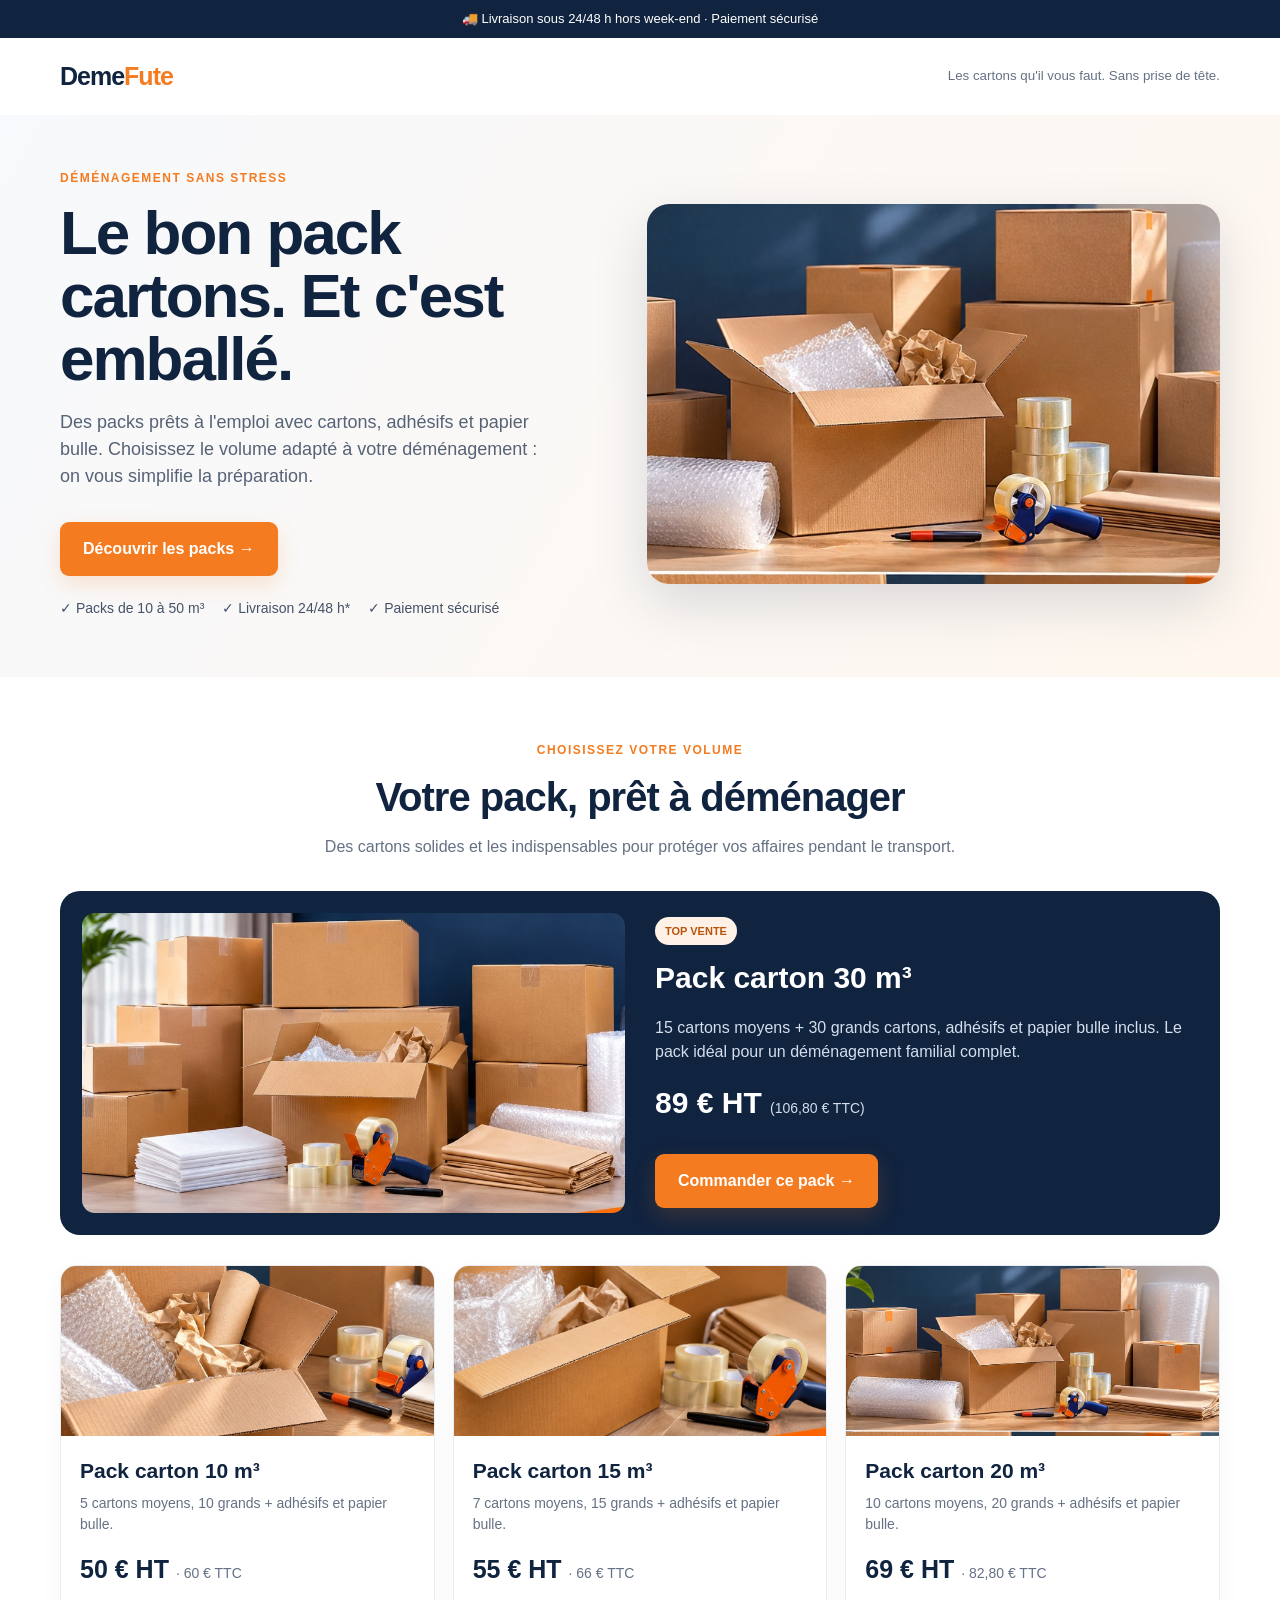
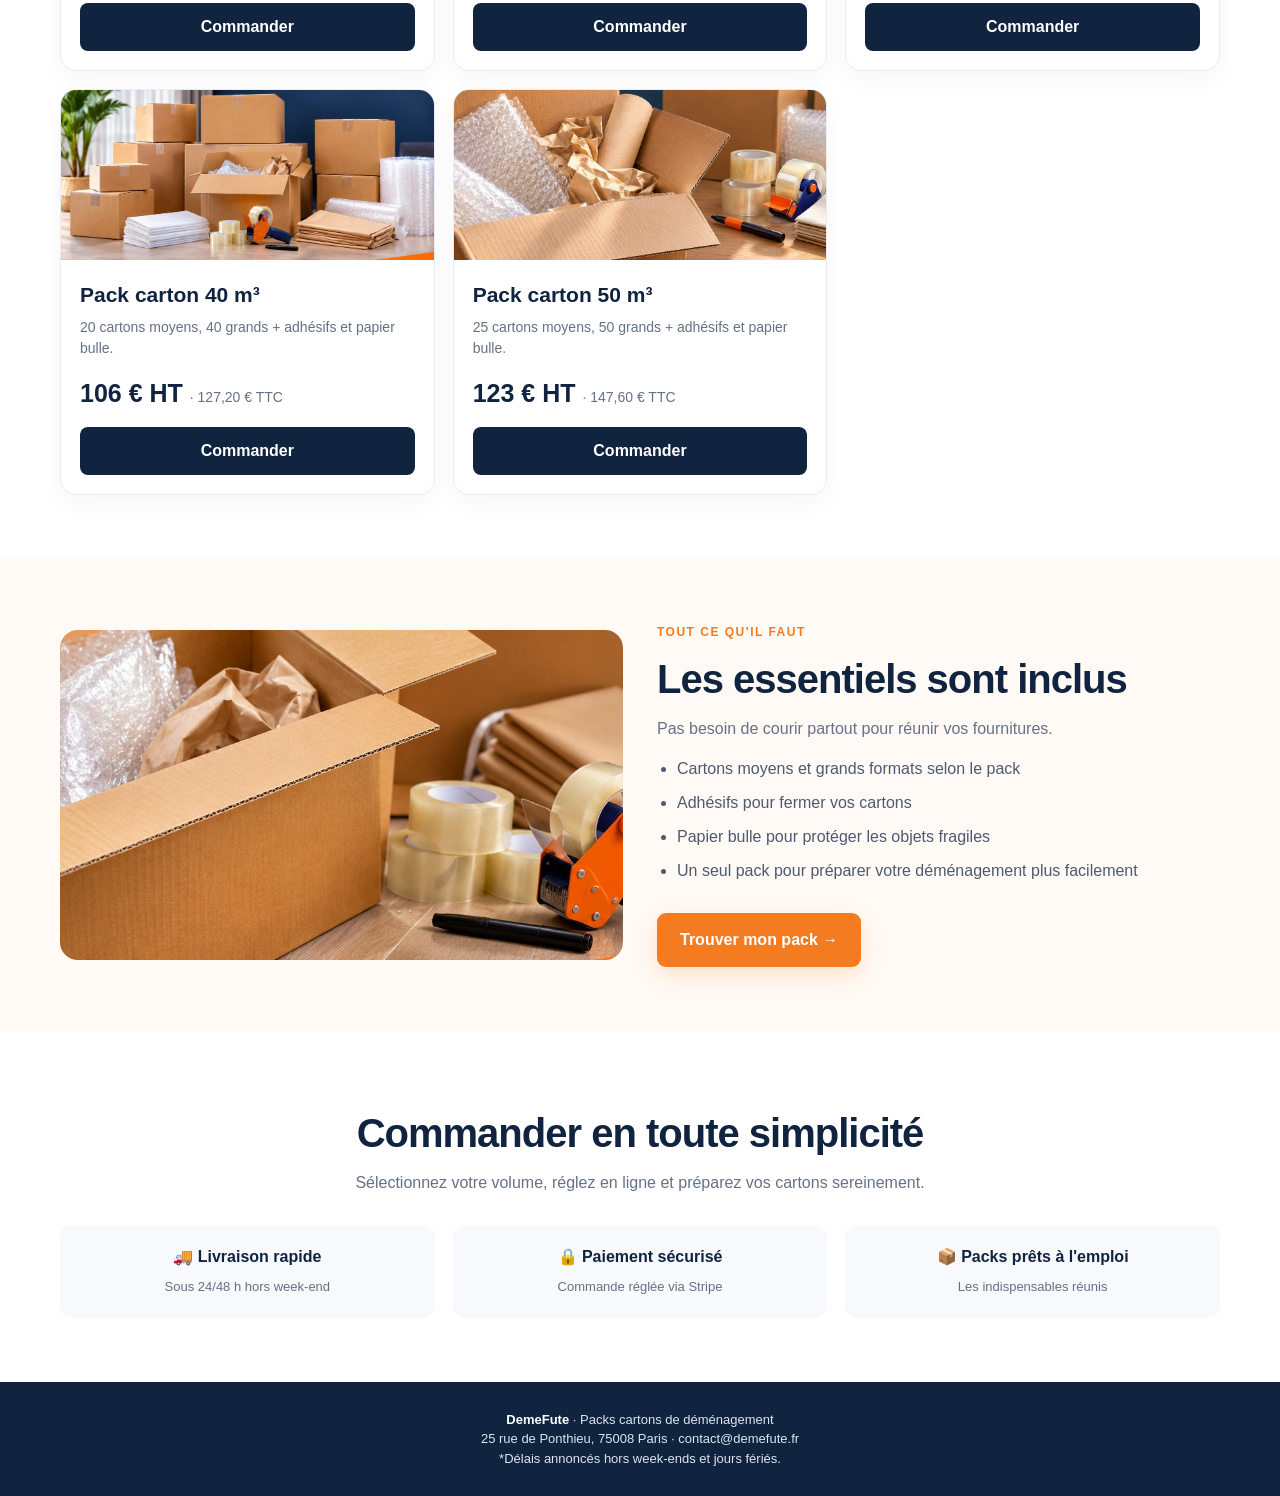
==== demefute-pack-carton/index.html @ de84b167 "Add DemeFute carton packs landing page Co-Authored-By: Claude Sonnet 5.5 <noreply@anthropic.com> Cla" ====
<!doctype html>
<html lang="fr">
<head>
<meta charset="utf-8"><meta name="viewport" content="width=device-width, initial-scale=1">
<title>DemeFute — Packs cartons de déménagement</title>
<style>
:root{--navy:#10233f;--orange:#f47b20;--ink:#172033;--muted:#657184;--cream:#fffaf5;--line:#e9edf2}
*{box-sizing:border-box}body{margin:0;font-family:Inter,Arial,sans-serif;color:var(--ink);background:#fff;line-height:1.5}a{text-decoration:none;color:inherit}.wrap{width:min(1160px,92%);margin:auto}.top{background:var(--navy);color:#fff;font-size:13px;text-align:center;padding:9px}.nav{display:flex;align-items:center;justify-content:space-between;padding:20px 0}.logo{font-size:25px;font-weight:900;letter-spacing:-1px;color:var(--navy)}.logo span{color:var(--orange)}.nav small{color:var(--muted)}.hero{background:linear-gradient(120deg,#f7f9fc 0%,#fff7ef 100%);padding:54px 0 58px;overflow:hidden}.hero-grid{display:grid;grid-template-columns:1fr 1.05fr;gap:42px;align-items:center}.eyebrow{color:var(--orange);font-weight:800;letter-spacing:1.5px;font-size:12px;text-transform:uppercase}.hero h1{font-size:clamp(38px,5vw,62px);line-height:1.02;letter-spacing:-2px;color:var(--navy);margin:14px 0 18px}.hero p{font-size:18px;color:#566276;max-width:500px}.cta{display:inline-block;background:var(--orange);color:white;padding:15px 23px;border-radius:9px;font-weight:800;margin-top:14px;box-shadow:0 8px 22px #f47b2030}.checks{display:flex;gap:18px;flex-wrap:wrap;margin-top:22px;color:#455267;font-size:14px}.hero-img{width:100%;height:380px;object-fit:cover;border-radius:22px;box-shadow:0 20px 55px #10233f25}.section{padding:64px 0}.center{text-align:center}.section h2{font-size:clamp(28px,4vw,40px);color:var(--navy);letter-spacing:-1px;margin:8px 0}.sub{color:var(--muted);max-width:650px;margin:0 auto 30px}.featured{display:grid;grid-template-columns:1fr 1fr;gap:30px;align-items:center;background:var(--navy);color:#fff;padding:22px;border-radius:20px;margin-top:32px}.featured img{width:100%;height:300px;object-fit:cover;border-radius:13px}.featured h3{font-size:30px;margin:10px 0}.featured p{color:#d5deeb}.price{font-size:30px;font-weight:900;margin:15px 0}.price small{font-size:14px;font-weight:500;color:#d5deeb}.pill{display:inline-block;background:#fff1e5;color:#b9540c;padding:6px 10px;border-radius:30px;font-size:11px;font-weight:900}.packs{display:grid;grid-template-columns:repeat(3,1fr);gap:18px;margin-top:30px}.card{border:1px solid var(--line);border-radius:16px;overflow:hidden;background:#fff;box-shadow:0 8px 25px #10233f0a;display:flex;flex-direction:column}.card img{width:100%;height:170px;object-fit:cover}.card-body{padding:19px;display:flex;flex-direction:column;flex:1}.card h3{color:var(--navy);font-size:21px;margin:0 0 7px}.card p{color:var(--muted);font-size:14px;min-height:44px;margin:0}.card .price{color:var(--navy);font-size:25px;margin:14px 0}.card .price small{color:var(--muted)}.buy{display:block;text-align:center;background:var(--navy);color:#fff;padding:12px;border-radius:8px;font-weight:800;margin-top:auto}.buy:hover{background:var(--orange)}.included{background:var(--cream)}.included-grid{display:grid;grid-template-columns:1fr 1fr;gap:34px;align-items:center}.included img{width:100%;height:330px;object-fit:cover;border-radius:18px}.included ul{padding-left:20px;color:#4e5a6e}.included li{margin:10px 0}.trust{display:grid;grid-template-columns:repeat(3,1fr);gap:18px;margin-top:28px}.trust div{background:#f7f9fc;border-radius:12px;padding:20px;text-align:center}.trust strong{display:block;color:var(--navy);margin-bottom:5px}.trust span{font-size:13px;color:var(--muted)}footer{background:var(--navy);color:#dce4ef;padding:28px 0;text-align:center;font-size:13px}footer b{color:#fff}
@media(max-width:760px){.hero-grid,.featured,.included-grid{grid-template-columns:1fr}.hero{padding:36px 0}.hero-img{height:260px}.packs{grid-template-columns:1fr 1fr}.featured img{height:230px}.trust{grid-template-columns:1fr}.nav small{display:none}}
@media(max-width:480px){.packs{grid-template-columns:1fr}.card img{height:210px}.checks{display:grid;gap:7px}.section{padding:46px 0}}
</style></head>
<body>
<div class="top">🚚 Livraison sous 24/48 h hors week-end · Paiement sécurisé</div>
<header class="wrap nav"><div class="logo">Deme<span>Fute</span></div><small>Les cartons qu'il vous faut. Sans prise de tête.</small></header>
<section class="hero"><div class="wrap hero-grid"><div><div class="eyebrow">Déménagement sans stress</div><h1>Le bon pack cartons. Et c'est emballé.</h1><p>Des packs prêts à l'emploi avec cartons, adhésifs et papier bulle. Choisissez le volume adapté à votre déménagement : on vous simplifie la préparation.</p><a class="cta" href="#packs">Découvrir les packs →</a><div class="checks"><span>✓ Packs de 10 à 50 m³</span><span>✓ Livraison 24/48 h*</span><span>✓ Paiement sécurisé</span></div></div><img class="hero-img" src="[data-uri]" alt="Packs de cartons de déménagement et fournitures d'emballage"></div></section>
<section class="section wrap" id="packs"><div class="center"><div class="eyebrow">Choisissez votre volume</div><h2>Votre pack, prêt à déménager</h2><p class="sub">Des cartons solides et les indispensables pour protéger vos affaires pendant le transport.</p></div>
<div class="featured"><img src="[data-uri]" alt="Pack complet de cartons et accessoires de déménagement"><div><span class="pill">TOP VENTE</span><h3>Pack carton 30 m³</h3><p>15 cartons moyens + 30 grands cartons, adhésifs et papier bulle inclus. Le pack idéal pour un déménagement familial complet.</p><div class="price">89 € HT <small>(106,80 € TTC)</small></div><a class="cta" href="https://buy.stripe.com/eVq4gs6hi5bbcYadOb2cg03">Commander ce pack →</a></div></div>
<div class="packs">
<article class="card"><img src="[data-uri]" alt="Cartons et matériel de protection pour petit déménagement"><div class="card-body"><h3>Pack carton 10 m³</h3><p>5 cartons moyens, 10 grands + adhésifs et papier bulle.</p><div class="price">50 € HT <small>· 60 € TTC</small></div><a class="buy" href="https://buy.stripe.com/3cI4gs8pq5bbaQ28tR2cg00">Commander</a></div></article>
<article class="card"><img src="[data-uri]" alt="Fournitures pour emballer et protéger les objets"><div class="card-body"><h3>Pack carton 15 m³</h3><p>7 cartons moyens, 15 grands + adhésifs et papier bulle.</p><div class="price">55 € HT <small>· 66 € TTC</small></div><a class="buy" href="https://buy.stripe.com/6oU3co212cDD4rE7pN2cg05">Commander</a></div></article>
<article class="card"><img src="[data-uri]" alt="Ensemble de cartons de déménagement"><div class="card-body"><h3>Pack carton 20 m³</h3><p>10 cartons moyens, 20 grands + adhésifs et papier bulle.</p><div class="price">69 € HT <small>· 82,80 € TTC</small></div><a class="buy" href="https://buy.stripe.com/28EfZabBCcDDcYa6lJ2cg04">Commander</a></div></article>
<article class="card"><img src="[data-uri]" alt="Cartons de plusieurs tailles prêts à être utilisés"><div class="card-body"><h3>Pack carton 40 m³</h3><p>20 cartons moyens, 40 grands + adhésifs et papier bulle.</p><div class="price">106 € HT <small>· 127,20 € TTC</small></div><a class="buy" href="https://buy.stripe.com/aFa8wIfRS7jj8HUdOb2cg01">Commander</a></div></article>
<article class="card"><img src="[data-uri]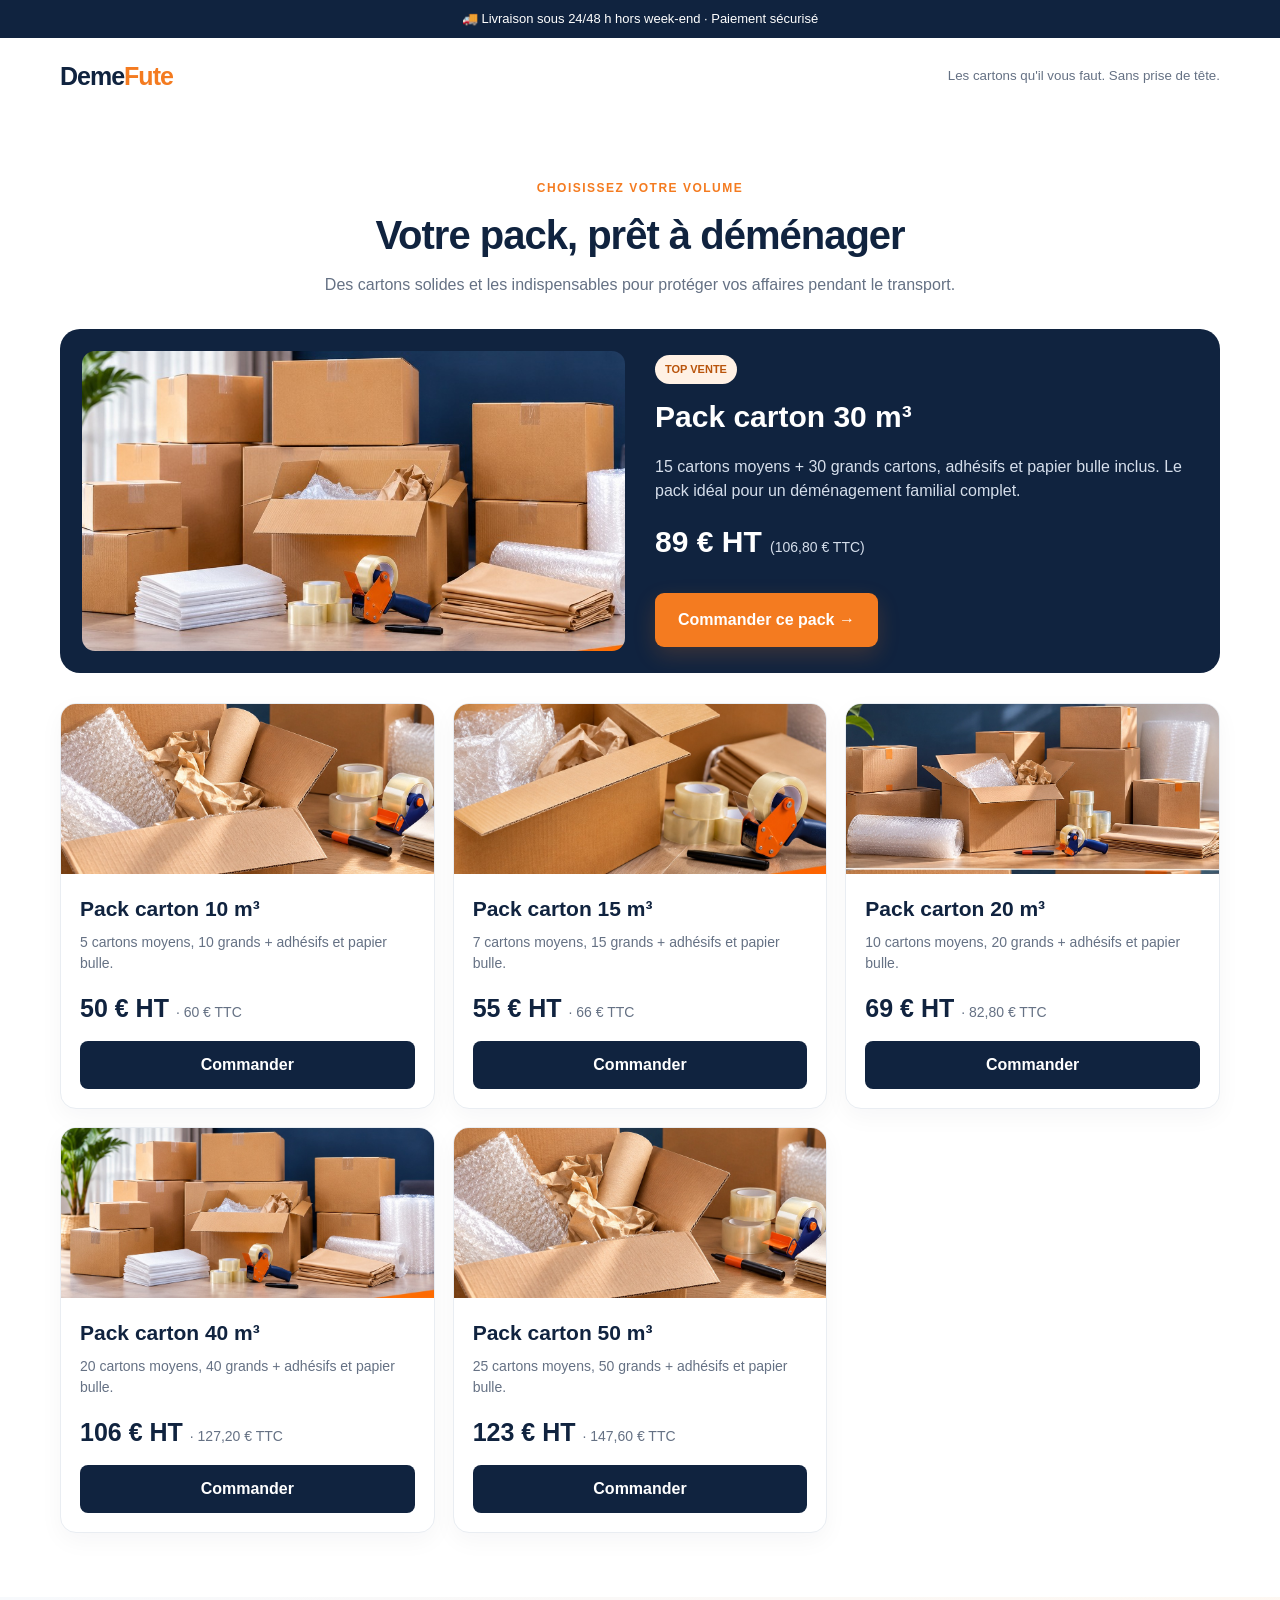
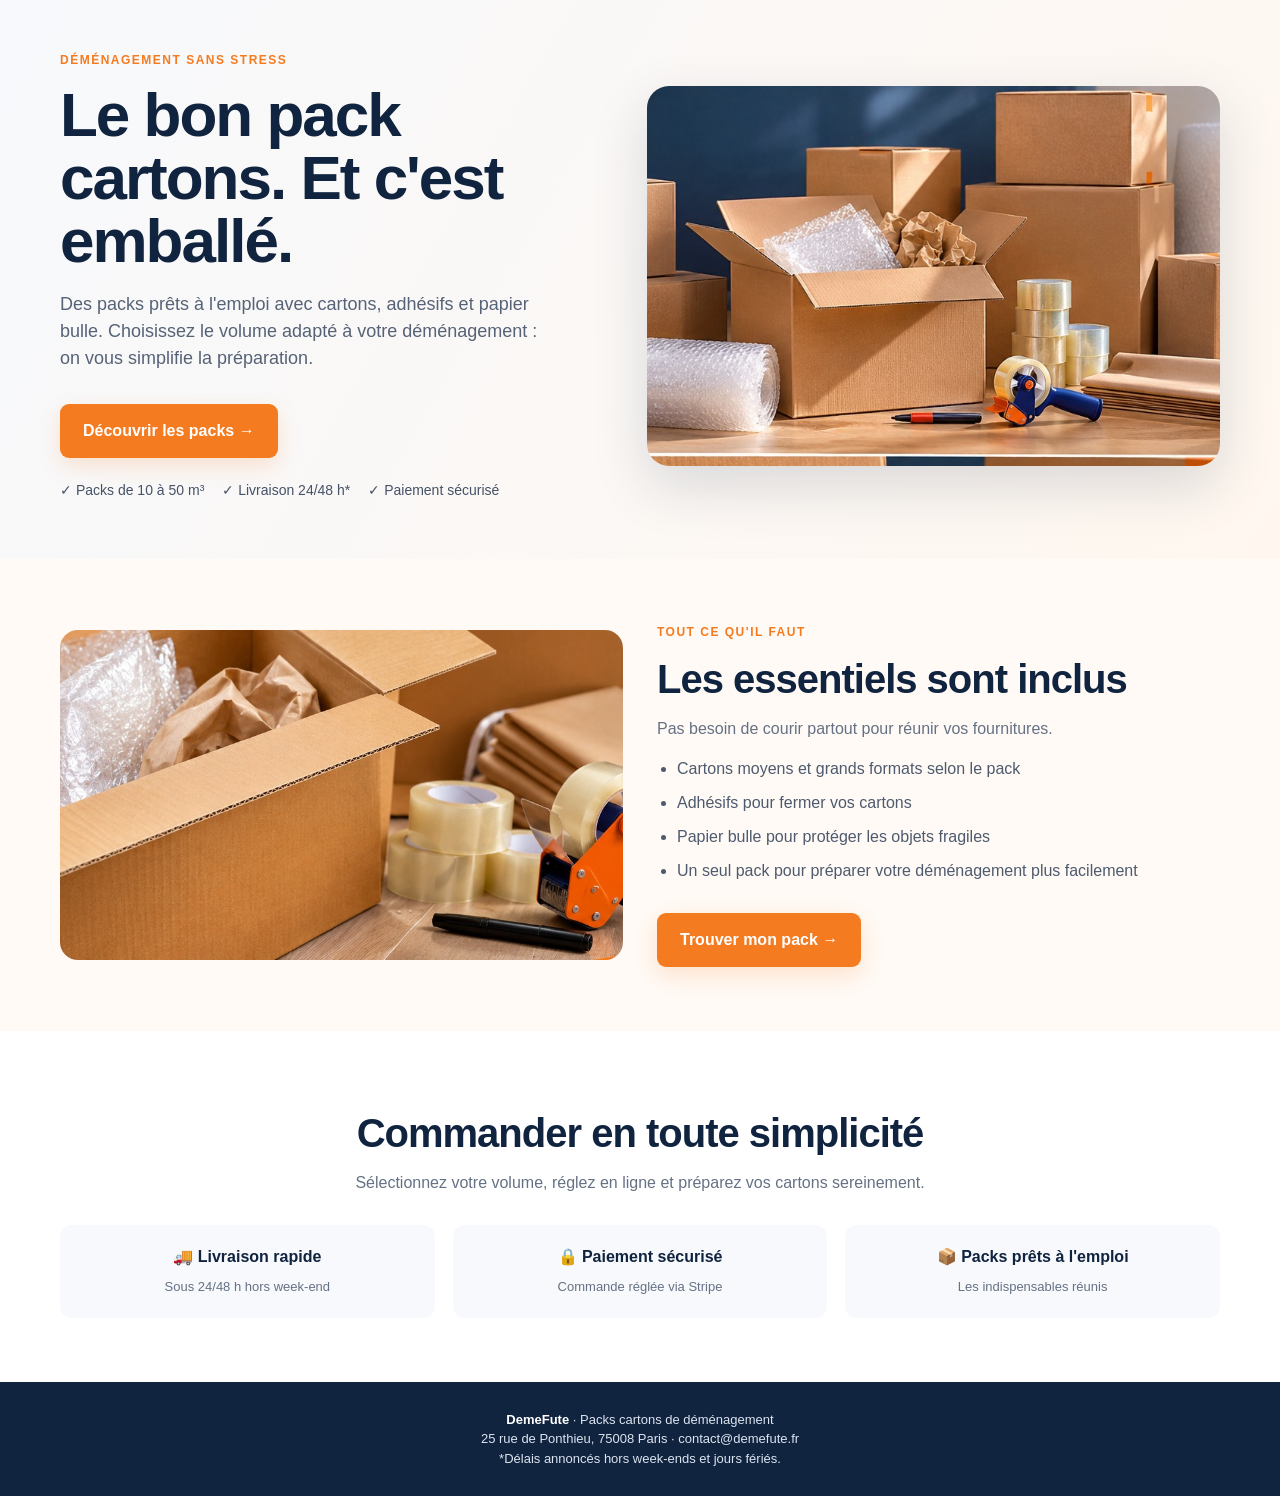
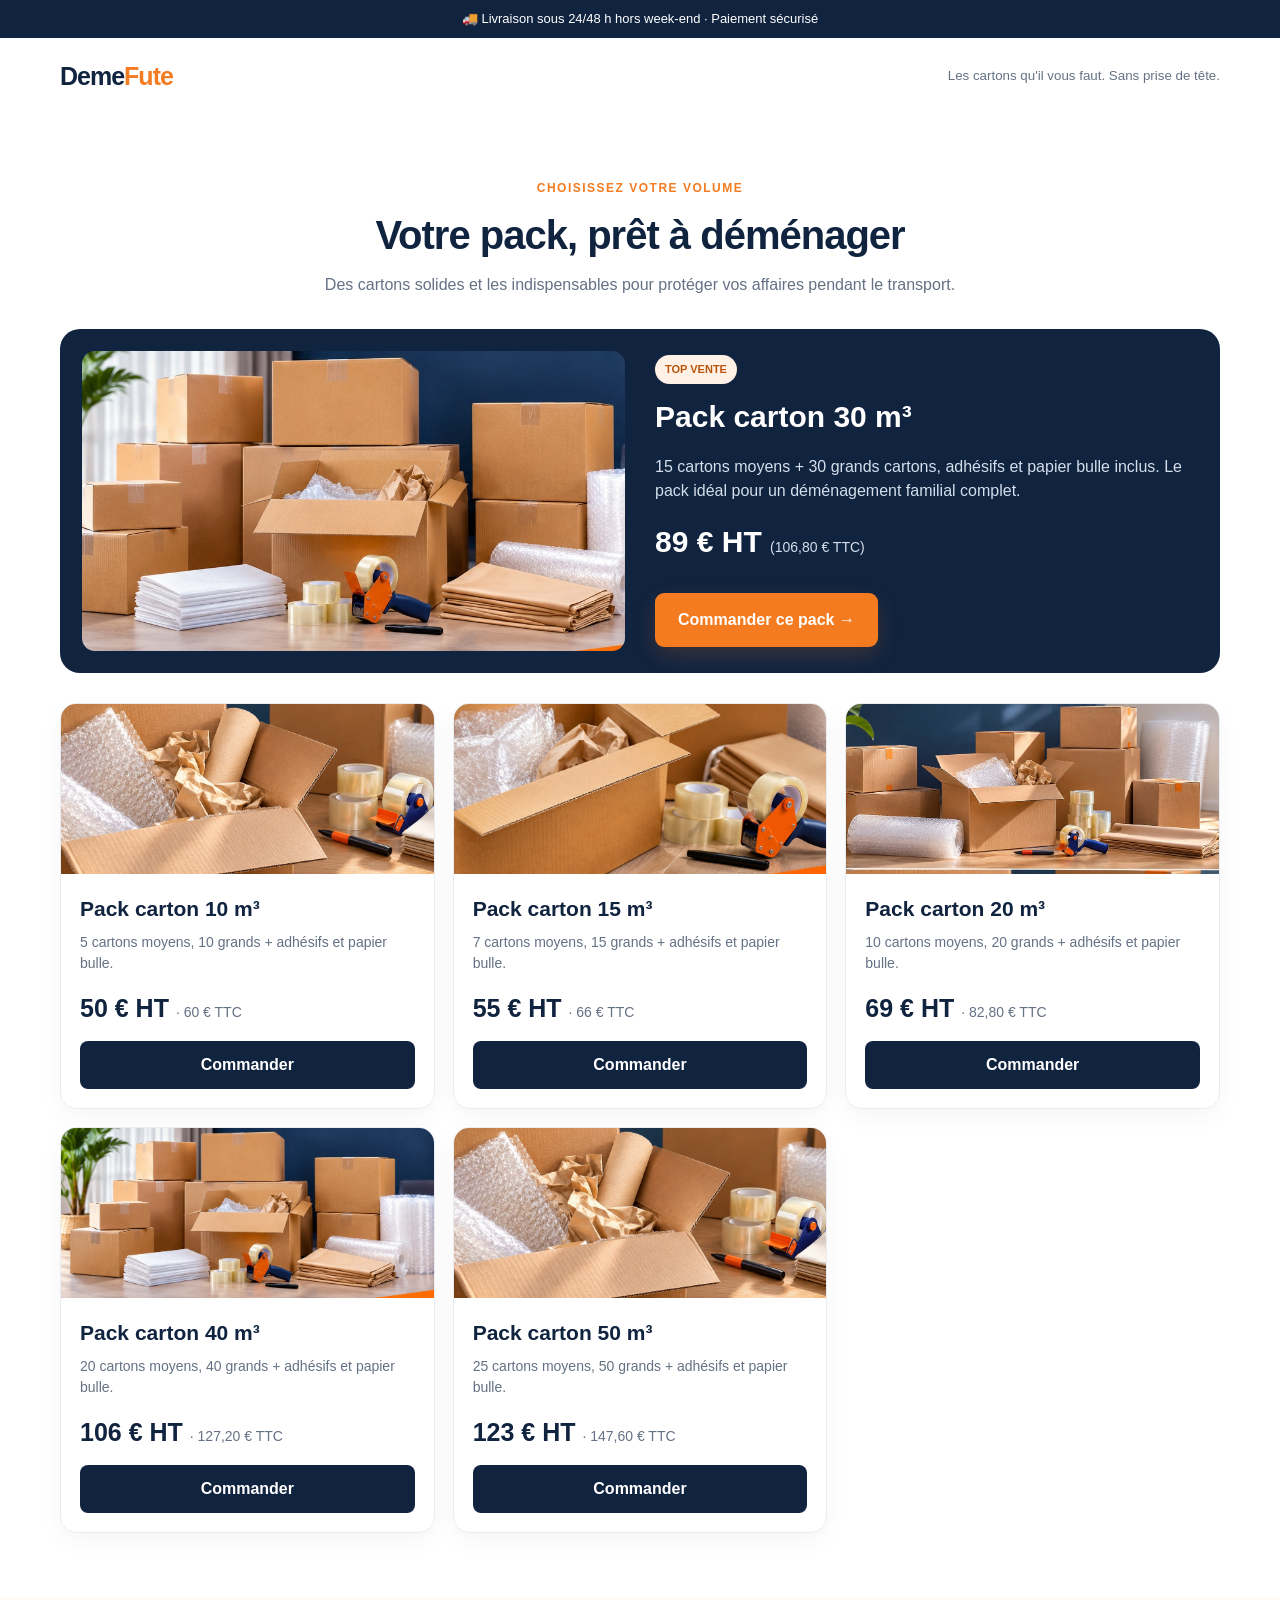
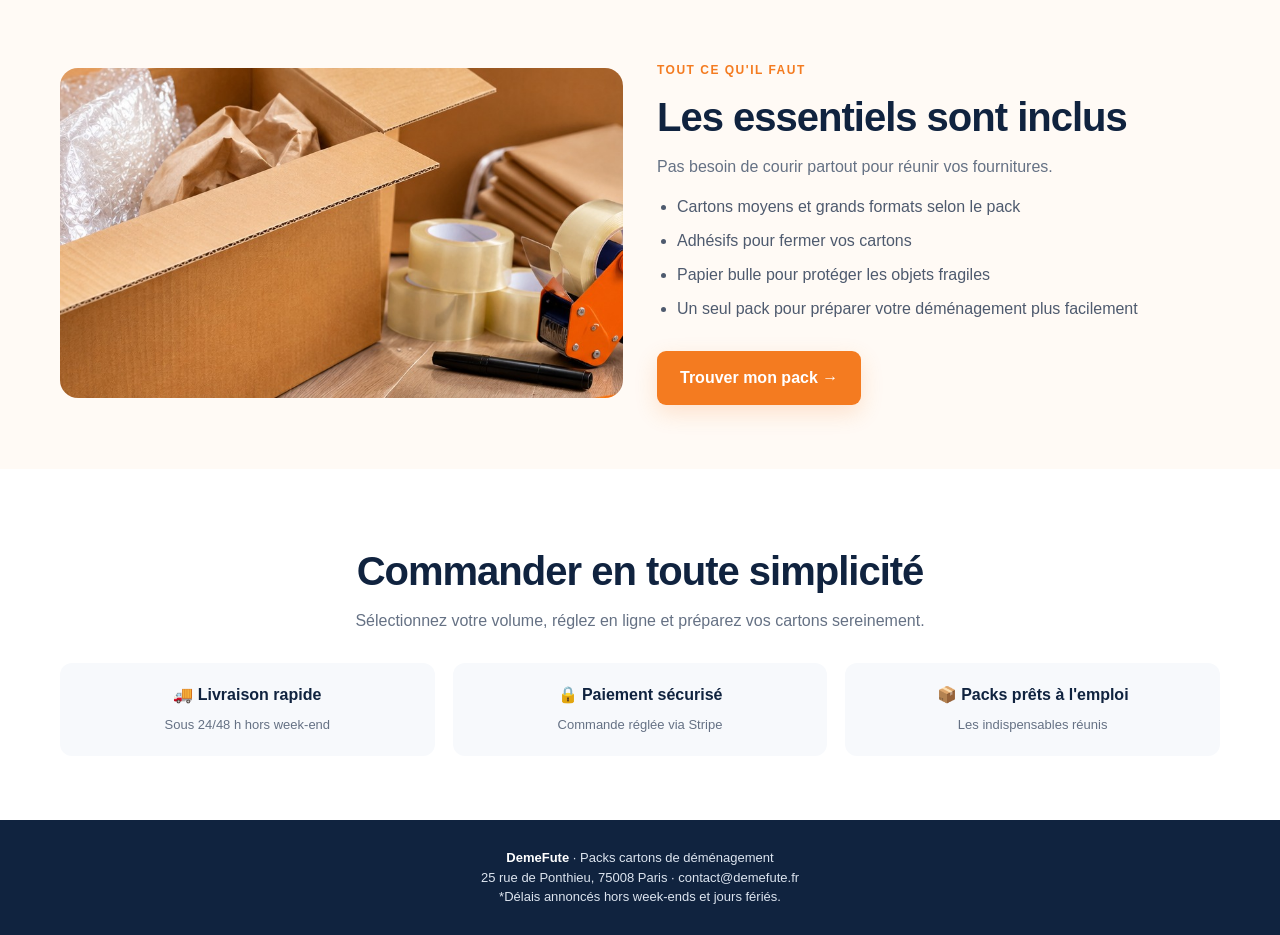
